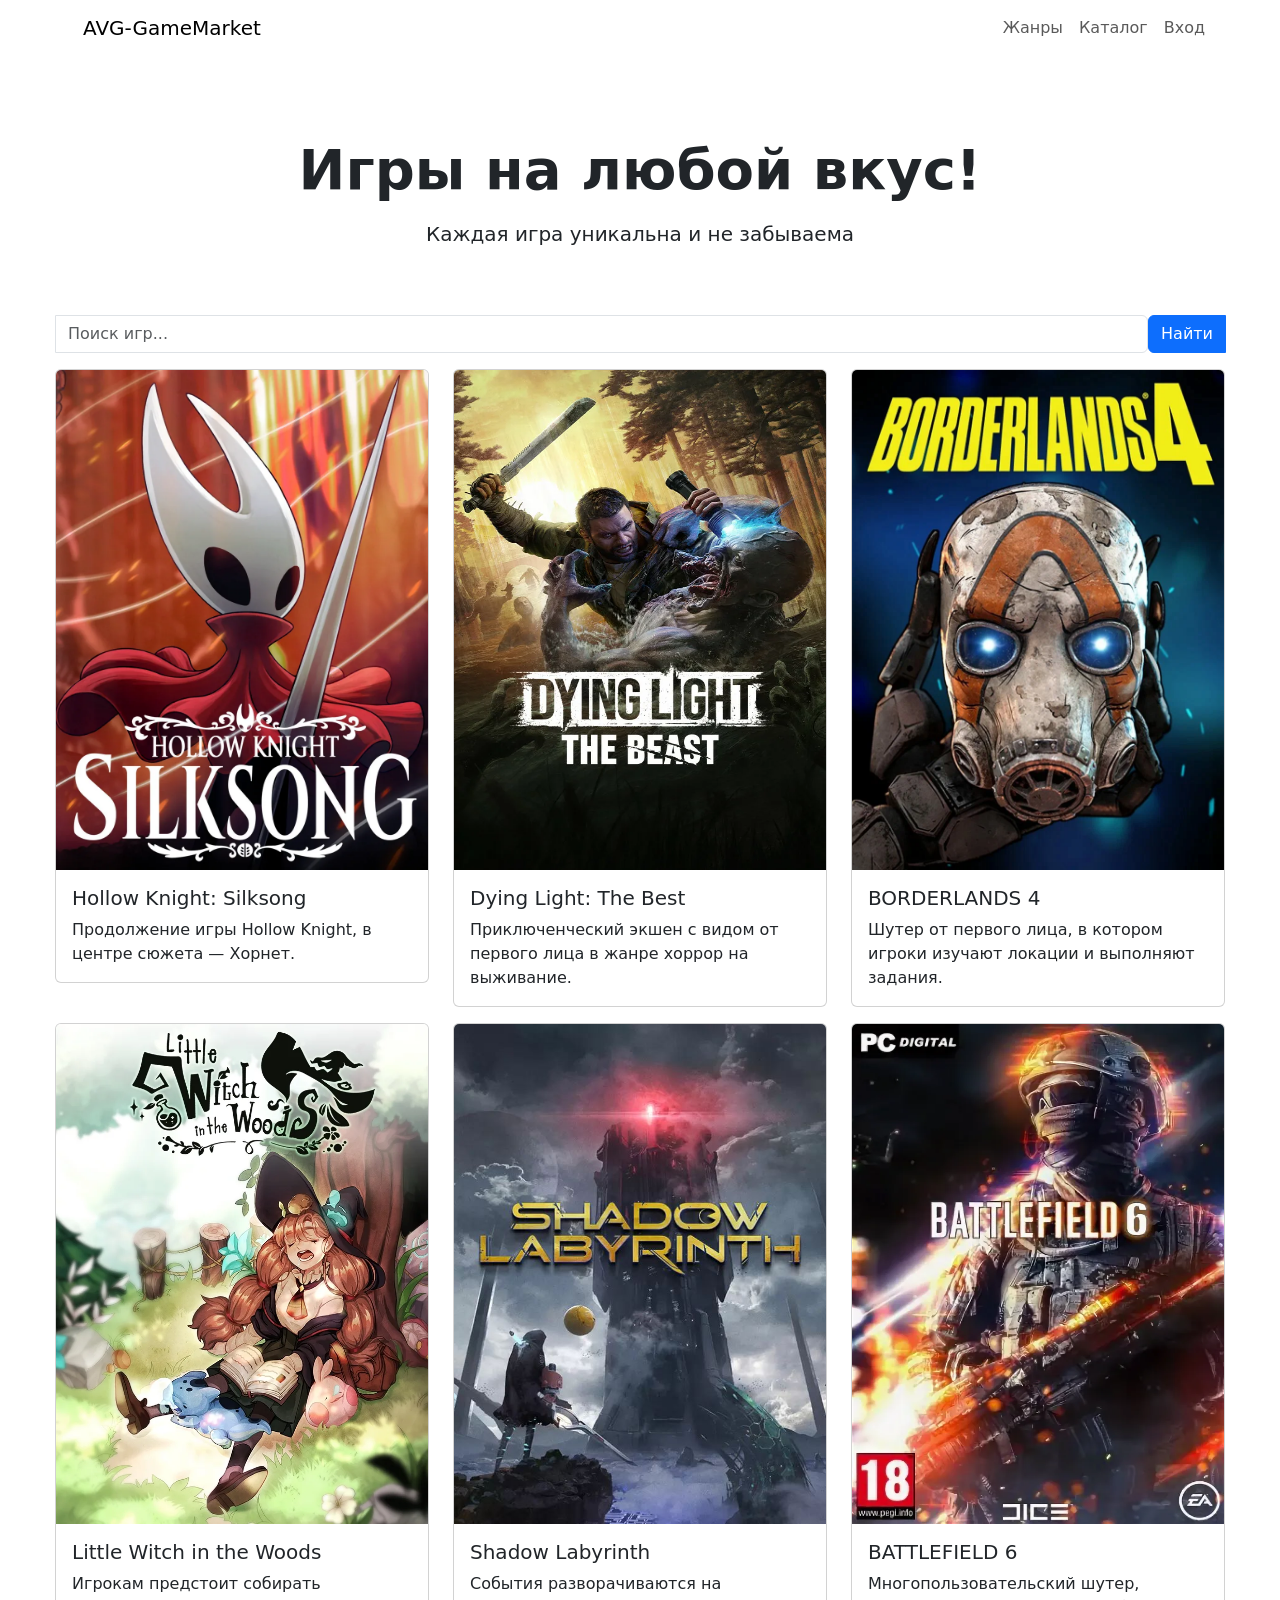
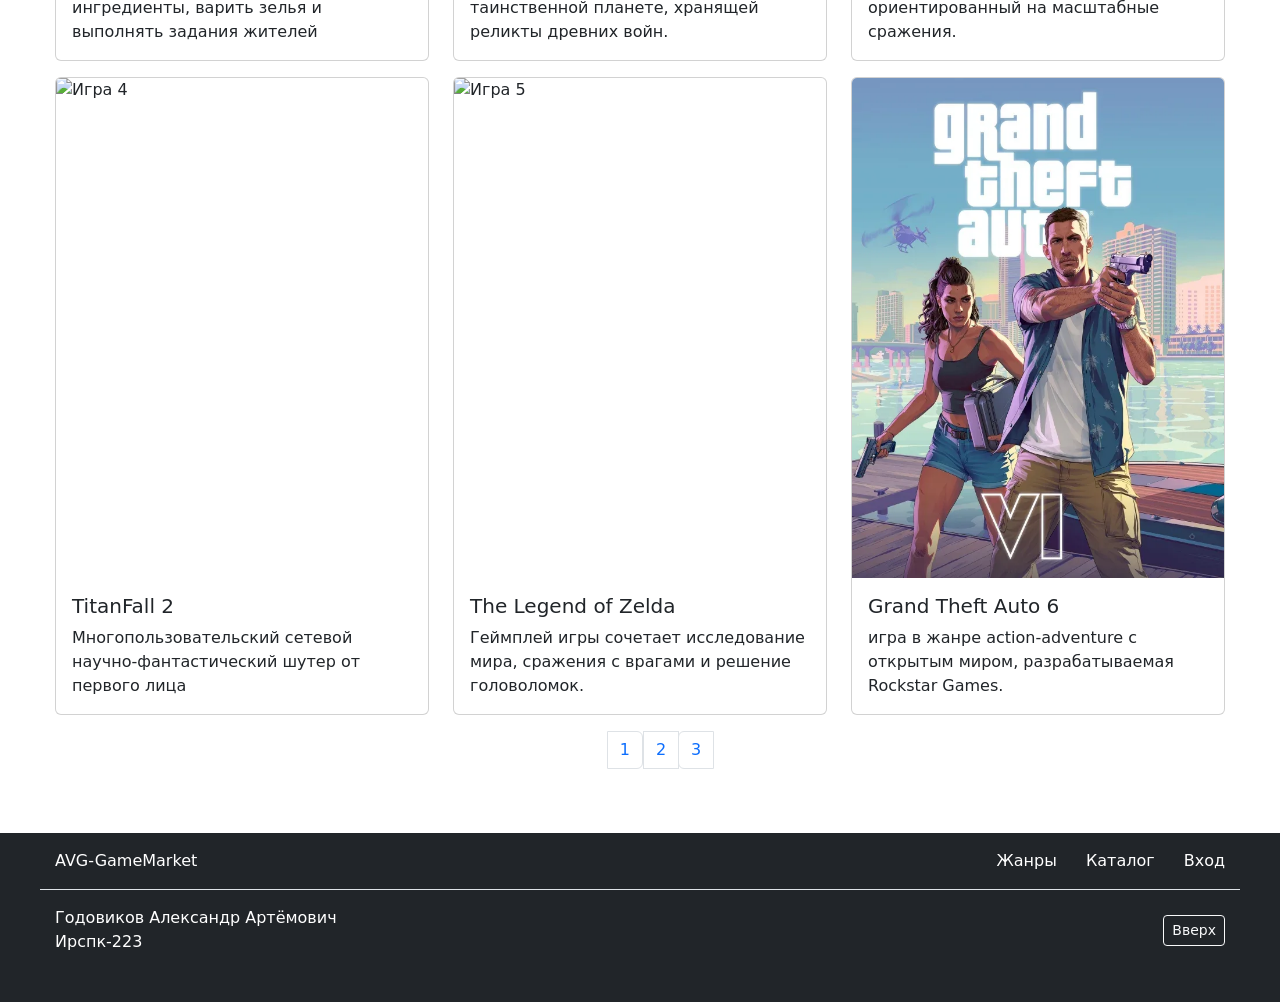
==== catalog.html @ 6387b9c7 "Добавление файлов на GIT Лабораторная работа №4" ====
<!DOCTYPE html>
<html lang="ru">
<head>
    <meta charset="UTF-8">
    <meta name="viewport" content="width=device-width, initial-scale=1.0">
    <title>AVG-GameMarket - Каталог</title>
    <link href="bootstrap/css/bootstrap.rtl.min.css" rel="stylesheet">
    <link rel="stylesheet" href="css/style.css">
</head>
<body>
     <!-- Header -->
     <header>
        <div class="custom-container">
            <nav class="navbar navbar-expand-lg ">
                <div class="container-fluid">
                  <a class="navbar-brand" href="index.html">AVG-GameMarket</a>
                  <button class="navbar-toggler" type="button" data-bs-toggle="collapse" data-bs-target="#navbarNav" aria-controls="navbarNav" aria-expanded="false" aria-label="Toggle navigation">
                    <span class="navbar-toggler-icon"></span>
                  </button>
                  <div class="collapse navbar-collapse" style="flex-direction: row-reverse;" id="navbarNav">
                    <ul class="navbar-nav">
                      <li class="nav-item">                        
                        <a class="nav-link" href="genre.html">Жанры</a>
                      </li>
                      <li class="nav-item">
                        <a class="nav-link" aria-current="page" href="catalog.html">Каталог</a>
                      </li>
                      <li class="nav-item">
                        <a class="nav-link" href="vibor.html">Вход</a>
                      </li>
                    </ul>
                  </div>
                </div>
              </nav>
        </div>
    </header>

        <!-- Заголовок страницы -->
        <section class="page-title">
            <div class="custom-container">
                <div class="text-center">
                    <h1 class="display-4 fw-bold mb-3">Игры на любой вкус!</h1>
                    <p class="lead fw-medium">Каждая игра уникальна и не забываема</p>
                </div>
            </div>
        </section>

<div class="custom-container">
    <div class="input-group mb-3">
    <input type="text" class="form-control" placeholder="Поиск игр...">
    <button class="btn btn-primary" type="button">Найти</button>
</div>
</div>

        <!-- Карточки жанров -->
        <section class="pb-5">
            <div class="custom-container">
                <div class="row">
                    <div class="col-md-4">
                        <div class="card">
                            <a href="games/HollowKnightSilksong/hollowknightsilksong.html">
                                <img src="img/silksong.jpg" class="card-img-top carousel-image img-fluid" alt="Игра 1">
                            </a>
                                <div class="card-body">
                                <h5 class="card-title">Hollow Knight: Silksong</h5>
                                <p class="card-text">Продолжение игры Hollow Knight, в центре сюжета — Хорнет.</p>
                            </div>
                        </div>
                    </div>
                    <div class="col-md-4">
                        <div class="card">
                            <img src="img/dyinglight.jpg" class="card-img-top carousel-image img-fluid" alt="Игра 2">
                            <div class="card-body">
                                <h5 class="card-title">Dying Light: The Best</h5>
                                <p class="card-text">Приключенческий экшен с видом от первого лица в жанре хоррор на выживание.</p>
                            </div>
                        </div>
                    </div>
                    <div class="col-md-4">
                        <div class="card">
                            <img src="img/borderlands.jpg" class="card-img-top carousel-image img-fluid" alt="Игра 3">
                            <div class="card-body">
                                <h5 class="card-title">BORDERLANDS 4</h5>
                                <p class="card-text">Шутер от первого лица, в котором игроки изучают локации и выполняют задания.</p>
                            </div>
                        </div>
                    </div>
                </div>
                <div class="row pt-3">
                    <div class="col-md-4">
                        <div class="card">
                            <img src="img/litlewitch.jpg" class="card-img-top carousel-image img-fluid" alt="Игра 4">
                            <div class="card-body">
                                <h5 class="card-title">Little Witch in the Woods</h5>
                                <p class="card-text"> Игрокам предстоит собирать ингредиенты, варить зелья и выполнять задания жителей</p>
                            </div>
                        </div>
                    </div>
                    <div class="col-md-4">
                        <div class="card">
                            <img src="img/shadowlabyrinth.jpg" class="card-img-top carousel-image img-fluid" alt="Игра 5">
                            <div class="card-body">
                                <h5 class="card-title">Shadow Labyrinth</h5>
                                <p class="card-text">События разворачиваются на таинственной планете, хранящей реликты древних войн.</p>
                            </div>
                        </div>
                    </div>
                    <div class="col-md-4">
                        <div class="card">
                            <img src="img/Battlefild6.jpg" class="card-img-top carousel-image img-fluid" alt="Игра 6">
                            <div class="card-body">
                                <h5 class="card-title">BATTLEFIELD 6</h5>
                                <p class="card-text">Многопользовательский шутер, ориентированный на масштабные сражения.</p>
                            </div>
                        </div>
                    </div>
                </div>
                <div class="row pt-3">
                    <div class="col-md-4">
                        <div class="card">
                            <img src="img/titanfall.jpg" class="card-img-top carousel-image img-fluid" alt="Игра 4">
                            <div class="card-body">
                                <h5 class="card-title">TitanFall 2</h5>
                                <p class="card-text">Многопользовательский сетевой научно-фантастический шутер от первого лица</p>
                            </div>
                        </div>
                    </div>
                    <div class="col-md-4">
                        <div class="card">
                            <img src="img/zelda.jpg" class="card-img-top carousel-image img-fluid" alt="Игра 5">
                            <div class="card-body">
                                <h5 class="card-title">The Legend of Zelda</h5>
                                <p class="card-text">Геймплей игры сочетает исследование мира, сражения с врагами и решение головоломок.</p>
                            </div>
                        </div>
                    </div>
                    <div class="col-md-4">
                        <div class="card">
                            <img src="img/gta6.jpg" class="card-img-top carousel-image img-fluid" alt="Игра 6">
                            <div class="card-body">
                                <h5 class="card-title">Grand Theft Auto 6</h5>
                                <p class="card-text">игра в жанре action-adventure с открытым миром, разрабатываемая Rockstar Games.</p>
                            </div>
                        </div>
                    </div>
                </div>
            </div>
            <nav aria-label="Page navigation example">
                <ul class="pagination justify-content-center pt-3">
                  <li class="page-item"><a class="page-link" href="#">1</a></li>
                  <li class="page-item"><a class="page-link" href="#">2</a></li>
                  <li class="page-item"><a class="page-link" href="#">3</a></li>
                </ul>
              </nav>
        </section>

    <!-- Footer -->
    <footer class="bg-dark text-white pt-3 pb-5">
        <div class="container-xl custom-container d-flex justify-content-between align-items-center pb-3">
          <div>AVG-GameMarket</div>
          <div>
            <a href="genre.html" class="text-white me-4" style="text-decoration: none;">Жанры</a>
            <a href="catalog.html" class="text-white me-4" style="text-decoration: none;">Каталог</a>
            <a href="vibor.html" class="text-white me-4" style="text-decoration: none;">Вход</a>
          </div>
        </div>
        <div class="container-xl custom-container d-flex justify-content-between align-items-center pt-3 border-top">
          <p class="mb-0">Годовиков Александр Артёмович<br>Ирспк-223</p>
          <a href="#" class="btn btn-outline-light btn-sm">Вверх</a>
        </div>
      </footer>
    <script src="bootstrap/js/bootstrap.min.js"></script>
</body>
</html>
---- css/style.css ----
.custom-container {
    max-width: 1200px;
    margin: 0 auto;
    padding: 0 15px;
}

.hero-image {
    object-fit: cover;
    margin-top: 50px;
    margin-bottom: -49px;
}

.card-custom {
    margin-bottom: 20px;
}

.carousel-image {
    object-fit: fill;
    height: 500px;
}

.rounded-section {
    border-radius: 15px;
    background-color: #fff;
    box-shadow: 0 0 10px rgba(0,0,0,0.1);
}

.genre-card {
    transition: transform 0.3s ease;
    height: 100%;
}

.genre-card:hover {
    transform: translateY(-5px);
}

.genre-image {
    height: 200px;
    object-fit: cover;
}

.page-title {
    padding: 80px 0 50px 0;
}

.custom-container {
    max-width: 1200px;
    margin: 0 auto;
    padding: 0 15px;
}

.main-content {
    flex: 1;
    display: flex;
    align-items: center;
    justify-content: center;
    min-height: 70vh;
    text-align: center;
}

.logo-main {
    font-size: 3.5rem;
    font-weight: bold;
    color: #333;
    margin-bottom: 1rem;
}

.subtitle-main {
    font-size: 1.3rem;
    color: #666;
    margin-bottom: 3rem;
}

.action-section {
    background: white;
    padding: 2.5rem 0;
    border-top: 1px solid #e9ecef;
}

.btn-action {
    padding: 0.8rem 2rem;
    font-size: 1.1rem;
    border-radius: 8px;
    margin: 0 0.5rem;
    min-width: 180px;
}

.form-side {
    background: white;
    padding: 2rem;
    border-radius: 10px;
    box-shadow: 0 0 10px rgba(0,0,0,0.1);
}

.main-image {
    height: 400px;
    object-fit: cover;
}

.thumbnail {
    height: 100px;
    object-fit: cover;
}

.project-category {
    background: #6c5ce7;
    color: white;
}
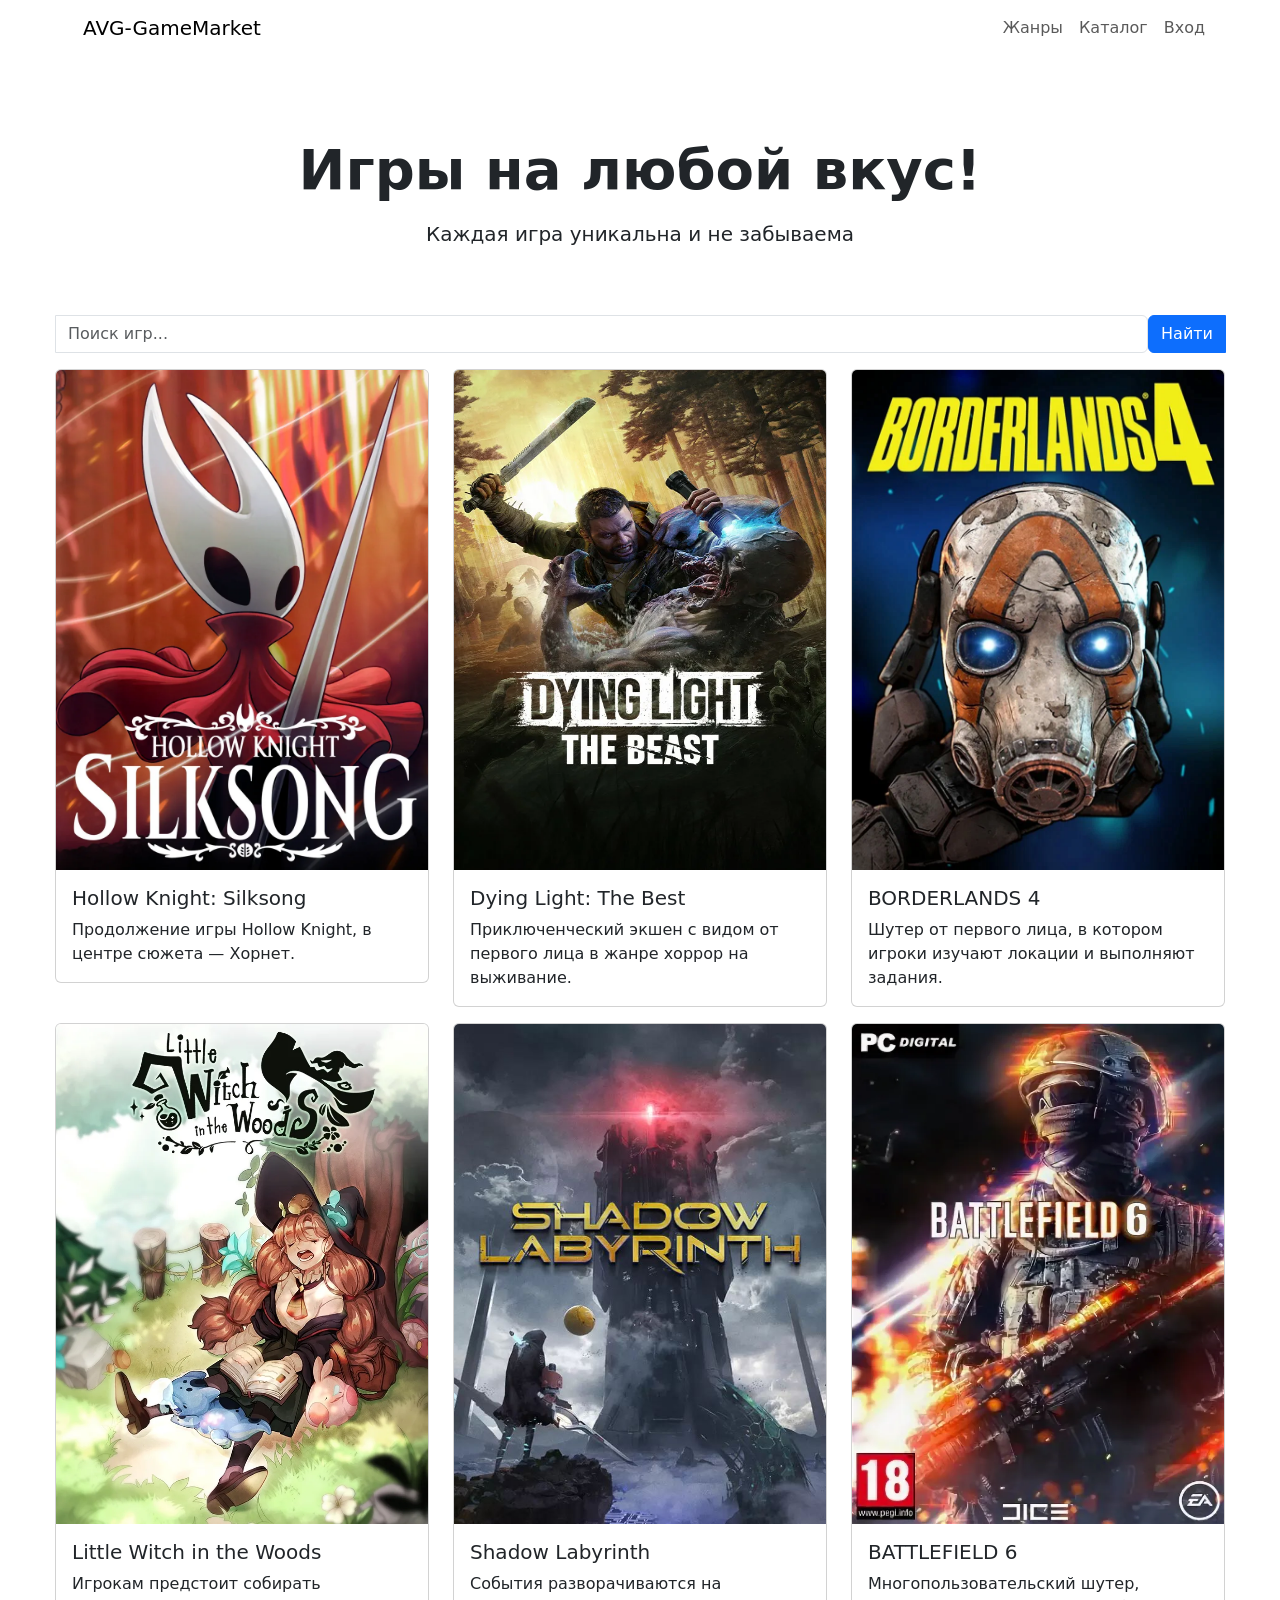
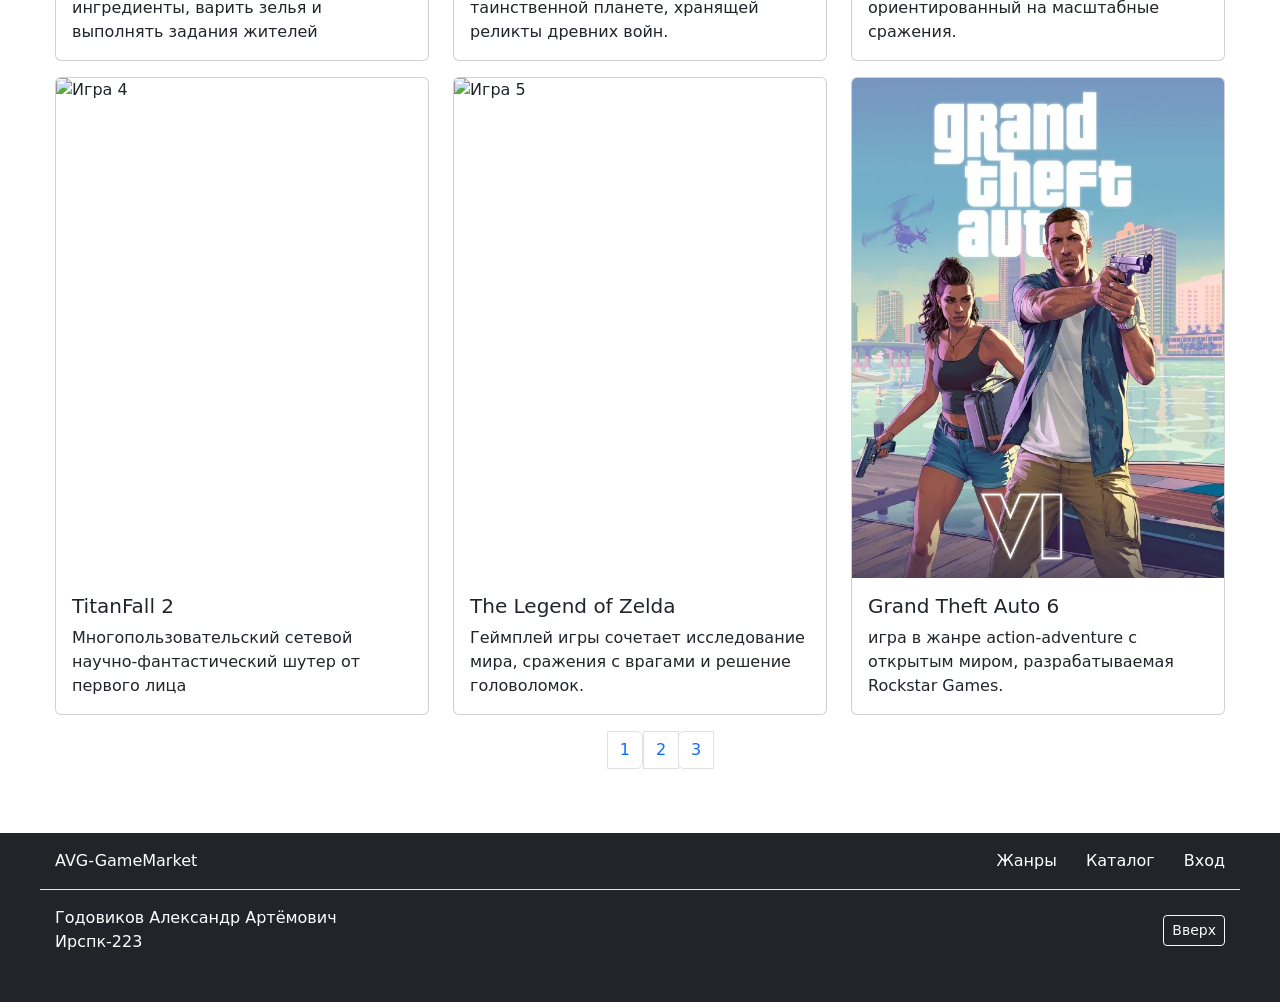
==== commit 5d90f92c: "add CSS-animations" ====
--- a/catalog.html
+++ b/catalog.html
@@ -6,6 +6,7 @@
     <title>AVG-GameMarket - Каталог</title>
     <link href="bootstrap/css/bootstrap.rtl.min.css" rel="stylesheet">
     <link rel="stylesheet" href="css/style.css">
+    <link rel="stylesheet" href="css/animation.css">
 </head>
 <body>
      <!-- Header -->
@@ -37,7 +38,7 @@
 
         <!-- Заголовок страницы -->
         <section class="page-title">
-            <div class="custom-container">
+            <div class="custom-container fadeIn">
                 <div class="text-center">
                     <h1 class="display-4 fw-bold mb-3">Игры на любой вкус!</h1>
                     <p class="lead fw-medium">Каждая игра уникальна и не забываема</p>
@@ -54,7 +55,7 @@
 
         <!-- Карточки жанров -->
         <section class="pb-5">
-            <div class="custom-container">
+            <div class="custom-container fadeIn">
                 <div class="row">
                     <div class="col-md-4">
                         <div class="card">
--- a/css/animation.css
+++ b/css/animation.css
@@ -0,0 +1,170 @@
+    @-webkit-keyframes fadeIn {
+        0% {opacity: 0;}
+        100% {opacity: 1;}
+      }
+      
+      @keyframes fadeIn {
+        0% {opacity: 0;}
+        100% {opacity: 1;}
+      }
+      
+      .fadeIn {
+        -webkit-animation-name: fadeIn;
+                animation-name: fadeIn;
+                -webkit-animation-duration: 1.2s;
+                animation-duration: 1.2s;
+                -webkit-animation-fill-mode: both;
+                animation-fill-mode: both;
+      }      
+                        
+@-webkit-keyframes fadeInDown {
+    0% {
+      opacity: 0;
+      -webkit-transform: translate3d(0, -100%, 0);
+              transform: translate3d(0, -100%, 0);
+    }
+  
+    100% {
+      opacity: 1;
+      -webkit-transform: none;
+              transform: none;
+    }
+  }
+  
+  @keyframes fadeInDown {
+    0% {
+      opacity: 0;
+      -webkit-transform: translate3d(0, -100%, 0);
+              transform: translate3d(0, -100%, 0);
+    }
+  
+    100% {
+      opacity: 1;
+      -webkit-transform: none;
+              transform: none;
+    }
+  }
+  
+  .fadeInDown {
+    -webkit-animation-name: fadeInDown;
+            animation-name: fadeInDown;
+            -webkit-animation-duration: 1s;
+            animation-duration: 1s;
+            -webkit-animation-fill-mode: both;
+            animation-fill-mode: both;
+  }
+  
+
+    @-webkit-keyframes fadeInLeft {
+        0% {
+          opacity: 0;
+          -webkit-transform: translate3d(-100%, 0, 0);
+                  transform: translate3d(-100%, 0, 0);
+        }
+      
+        100% {
+          opacity: 1;
+          -webkit-transform: none;
+                  transform: none;
+        }
+      }
+      
+      @keyframes fadeInLeft {
+        0% {
+          opacity: 0;
+          -webkit-transform: translate3d(-100%, 0, 0);
+                  transform: translate3d(-100%, 0, 0);
+        }
+      
+        100% {
+          opacity: 1;
+          -webkit-transform: none;
+                  transform: none;
+        }
+      }
+      
+      .fadeInLeft {
+        -webkit-animation-name: fadeInLeft;
+                animation-name: fadeInLeft;
+                -webkit-animation-duration: 1s;
+                animation-duration: 1s;
+                -webkit-animation-fill-mode: both;
+                animation-fill-mode: both;
+      }
+      
+
+    @-webkit-keyframes fadeInRight {
+        0% {
+          opacity: 0;
+          -webkit-transform: translate3d(100%, 0, 0);
+                  transform: translate3d(100%, 0, 0);
+        }
+      
+        100% {
+          opacity: 1;
+          -webkit-transform: none;
+                  transform: none;
+        }
+      }
+      
+      @keyframes fadeInRight {
+        0% {
+          opacity: 0;
+          -webkit-transform: translate3d(100%, 0, 0);
+                  transform: translate3d(100%, 0, 0);
+        }
+      
+        100% {
+          opacity: 1;
+          -webkit-transform: none;
+                  transform: none;
+        }
+      }
+      
+      .fadeInRight {
+        -webkit-animation-name: fadeInRight;
+                animation-name: fadeInRight;
+                -webkit-animation-duration: 1s;
+                animation-duration: 1s;
+                -webkit-animation-fill-mode: both;
+                animation-fill-mode: both;
+      }
+      
+
+    @-webkit-keyframes fadeInUp {
+        0% {
+          opacity: 0;
+          -webkit-transform: translate3d(0, 100%, 0);
+                  transform: translate3d(0, 100%, 0);
+        }
+      
+        100% {
+          opacity: 1;
+          -webkit-transform: none;
+                  transform: none;
+        }
+      }
+      
+      @keyframes fadeInUp {
+        0% {
+          opacity: 0;
+          -webkit-transform: translate3d(0, 100%, 0);
+                  transform: translate3d(0, 100%, 0);
+        }
+      
+        100% {
+          opacity: 1;
+          -webkit-transform: none;
+                  transform: none;
+        }
+      }
+      
+      .fadeInUp {
+        -webkit-animation-name: fadeInUp;
+                animation-name: fadeInUp;
+                -webkit-animation-duration: 1s;
+                animation-duration: 1s;
+                -webkit-animation-fill-mode: both;
+                animation-fill-mode: both;
+      }
+      
